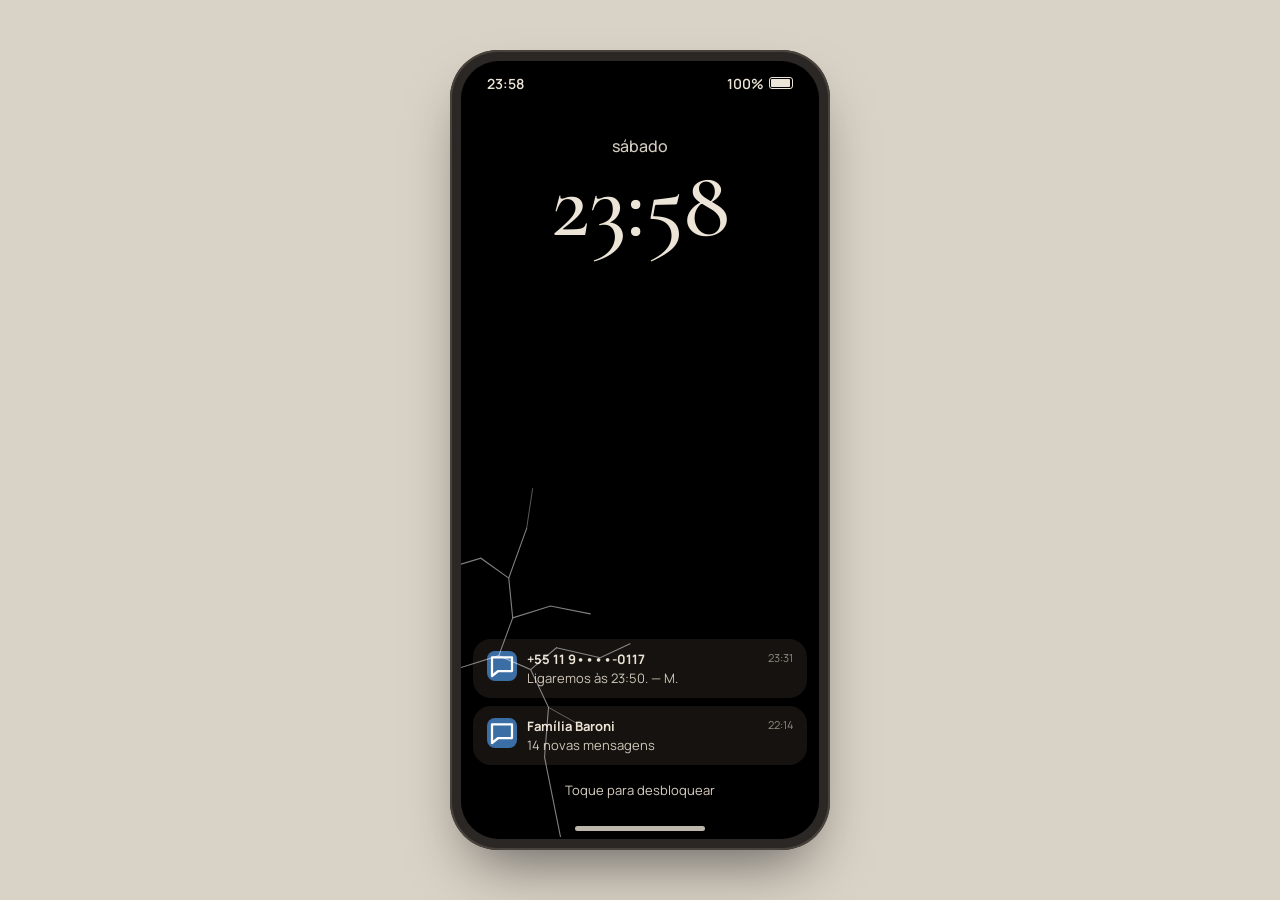
==== celular.html @ 0164b5d3 "Add files via upload" ====
<!DOCTYPE html>
<html lang="pt-BR">
<head>
<meta charset="utf-8">
<meta name="viewport" content="width=device-width, initial-scale=1, viewport-fit=cover">
<title>Celular de Igor Baroni</title>
<link rel="preconnect" href="https://fonts.googleapis.com">
<link rel="preconnect" href="https://fonts.gstatic.com" crossorigin>
<link href="https://fonts.googleapis.com/css2?family=Manrope:wght@400;500;600;700&family=Cormorant+Garamond:ital,wght@0,500;0,600;1,500&display=swap" rel="stylesheet">
<style>
:root{
  --page:#d9d2c6; --page-ink:#3a332c; --page-soft:#6d645a;
  --screen:#000; --panel:#1b1714; --panel-2:#26211c; --line:#35302a;
  --bone:#ece4d6; --ash:#968c80; --brass:#c9a45c; --blood:#c0392b; --bubble-me:#3b5b7a;
  --ui:"Manrope", system-ui, -apple-system, "Segoe UI", sans-serif;
  --serif:"Cormorant Garamond", Georgia, "Times New Roman", serif;
  box-sizing:border-box;
  padding-top:env(safe-area-inset-top,0px); padding-bottom:env(safe-area-inset-bottom,0px);
}
@media (prefers-color-scheme: dark){ :root:not([data-theme="light"]){ --page:#1e1a17; --page-ink:#d8cfc2; --page-soft:#8f857a; } }
:root[data-theme="dark"]{ --page:#1e1a17; --page-ink:#d8cfc2; --page-soft:#8f857a; }
*,*::before,*::after{box-sizing:inherit}
html{scroll-padding-top:env(safe-area-inset-top,0px)}
html,body{height:100%;margin:0}
body{background:var(--page);color:var(--page-ink);font-family:var(--ui);display:flex;flex-direction:column;align-items:center;justify-content:center;gap:14px;overflow:hidden}
button{font:inherit;color:inherit;background:none;border:0;cursor:pointer;padding:0}
button:focus-visible{outline:2px solid var(--brass);outline-offset:2px;border-radius:6px}

.phone{width:min(380px,100vw);height:min(800px,calc(100% - 70px));border-radius:48px;padding:11px;background:#2b2724;box-shadow:0 0 0 2px #4a433d inset,0 30px 60px -20px rgba(0,0,0,.55);flex-shrink:0}
.screen{position:relative;width:100%;height:100%;border-radius:38px;overflow:hidden;overflow:clip;background:var(--screen);color:var(--bone)}
@media (max-width:480px){ body{gap:0} .phone{width:100%;height:100%;border-radius:0;padding:0;box-shadow:none} .screen{border-radius:0} .phone{height:calc(100% - 40px)} .tools{height:40px} }

.status{position:absolute;top:0;left:0;right:0;height:44px;display:flex;align-items:center;justify-content:space-between;padding:0 26px;font-size:14px;font-weight:600;z-index:20;pointer-events:none}
.status .batt{display:flex;align-items:center;gap:5px;color:var(--bone)}
.batt-icon{width:24px;height:12px;border:1.5px solid currentColor;border-radius:3px;position:relative}
.batt-icon i{position:absolute;left:1px;top:1px;bottom:1px;border-radius:1px;background:currentColor}
.crack{position:absolute;inset:0;pointer-events:none;z-index:30;opacity:.5}
.homebar{position:absolute;bottom:8px;left:50%;transform:translateX(-50%);width:130px;height:5px;border-radius:3px;background:rgba(236,228,214,.8);z-index:25}
.homebar-hit{position:absolute;bottom:0;left:50%;transform:translateX(-50%);width:200px;height:26px;z-index:26}

.view{position:absolute;inset:0;display:flex;flex-direction:column}
.fade{animation:fade .22s ease-out}
@keyframes fade{from{opacity:0;transform:scale(.985)}to{opacity:1;transform:none}}
@media (prefers-reduced-motion:reduce){.fade{animation:none}.shake{animation:none!important}}

/* lock */
.wall{position:absolute;inset:0;background-size:cover;background-position:center}
.wall.default{background:radial-gradient(120% 80% at 50% 30%,#7a5f3f 0%,#4a3826 45%,#1c140d 100%)}
.wall .blur{position:absolute;inset:-30px;background-size:cover;background-position:center;filter:blur(22px) brightness(.55) saturate(1.1)}
.wall .fg{position:absolute;left:0;top:23%;width:100%;height:auto;-webkit-mask-image:linear-gradient(180deg,transparent 0,#000 12%,#000 82%,transparent 100%);mask-image:linear-gradient(180deg,transparent 0,#000 12%,#000 82%,transparent 100%)}
.wall svg{position:absolute;left:50%;top:52%;transform:translate(-50%,-50%);width:62%;opacity:.55;mix-blend-mode:multiply}
.wall::after{content:"";position:absolute;inset:0;background:linear-gradient(180deg,rgba(0,0,0,.25),rgba(0,0,0,0) 40%,rgba(0,0,0,.55));}
.lock-top{position:relative;z-index:2;text-align:center;padding-top:74px}
.lock-date{font-size:16px;font-weight:500;opacity:.9}
.lock-time{font-family:var(--serif);font-size:96px;line-height:1;font-weight:500;letter-spacing:-.01em}
.notifs{position:relative;z-index:2;margin-top:auto;padding:0 12px 12px;display:flex;flex-direction:column;gap:8px}
.notif{background:rgba(30,26,22,.72);backdrop-filter:blur(14px);-webkit-backdrop-filter:blur(14px);border-radius:18px;padding:11px 14px;display:flex;gap:10px;align-items:flex-start;text-align:left}
.notif .ic{width:30px;height:30px;border-radius:8px;flex-shrink:0;display:grid;place-items:center}
.notif b{font-size:13px;display:block}
.notif span{font-size:13px;color:#cfc6b8;display:block;margin-top:1px}
.notif small{margin-left:auto;font-size:11px;color:var(--ash);white-space:nowrap}
.unlock-hint{position:relative;z-index:2;text-align:center;font-size:13px;color:#d8cfc2;padding:4px 0 40px}

/* pin */
.pin{background:rgba(10,8,7,.82);backdrop-filter:blur(20px);-webkit-backdrop-filter:blur(20px);align-items:center;padding-top:96px}
.pin h2{font-size:17px;font-weight:600;margin:0 0 18px}
.dots{display:flex;gap:18px;margin-bottom:12px}
.dots i{width:13px;height:13px;border-radius:50%;border:1.5px solid var(--bone)}
.dots i.on{background:var(--bone)}
.shake{animation:shake .4s}
@keyframes shake{20%,60%{transform:translateX(-10px)}40%,80%{transform:translateX(10px)}}
.pin-msg{height:40px;font-size:13px;color:var(--ash);text-align:center;padding:0 30px}
.keys{display:grid;grid-template-columns:repeat(3,76px);gap:14px 22px;margin-top:6px}
.key{width:76px;height:76px;border-radius:50%;background:rgba(236,228,214,.14);font-size:30px;font-weight:500;display:flex;flex-direction:column;align-items:center;justify-content:center}
.key small{font-size:9px;letter-spacing:.14em;font-weight:600;opacity:.8;margin-top:-2px}
.key:active{background:rgba(236,228,214,.35)}
.pin-cancel{margin-top:22px;font-size:15px}

/* home */
.home{background:radial-gradient(140% 90% at 20% 0%,#3a2c20 0%,#15110e 60%,#000 100%)}
.grid{display:grid;grid-template-columns:repeat(3,1fr);gap:24px 10px;padding:78px 22px 0}
.app{display:flex;flex-direction:column;align-items:center;gap:6px;font-size:12px;font-weight:500;position:relative}
.app .icon{width:62px;height:62px;border-radius:16px;display:grid;place-items:center;box-shadow:0 6px 14px -8px rgba(0,0,0,.8)}
.app .icon svg{width:30px;height:30px}
.badge{position:absolute;top:-6px;right:calc(50% - 40px);min-width:22px;height:22px;border-radius:11px;background:var(--blood);font-size:12px;font-weight:700;display:grid;place-items:center;padding:0 6px}

/* app shell */
.appv{background:#000}
.bar{padding:48px 12px 10px;display:flex;align-items:center;gap:6px;border-bottom:1px solid var(--line);background:#0c0a09}
.bar .back{display:flex;align-items:center;gap:2px;color:var(--brass);font-size:16px;padding:4px}
.bar h1{font-size:17px;font-weight:700;margin:0;flex:1;text-align:center;padding-right:60px;white-space:nowrap;overflow:hidden;text-overflow:ellipsis}
.bar h1 small{display:block;font-size:11px;font-weight:500;color:var(--ash)}
.body{flex:1;overflow-y:auto;overflow-x:hidden;padding-bottom:30px}
.list button{display:flex;width:100%;gap:12px;align-items:center;padding:12px 16px;border-bottom:1px solid var(--line);text-align:left}
.avatar{width:46px;height:46px;border-radius:50%;flex-shrink:0;display:grid;place-items:center;font-weight:700;font-size:17px}
.row-main{flex:1;min-width:0}
.row-main b{display:flex;justify-content:space-between;gap:8px;font-size:15px}
.row-main b small{font-weight:500;color:var(--ash);font-size:12px;white-space:nowrap}
.row-main span{display:block;color:var(--ash);font-size:14px;white-space:nowrap;overflow:hidden;text-overflow:ellipsis;margin-top:2px}
.dot-unread{width:10px;height:10px;border-radius:50%;background:var(--brass);flex-shrink:0}
.miss{color:#ff6b5e!important}

/* chat */
.chat{padding:14px 12px;display:flex;flex-direction:column;gap:6px}
.stamp{text-align:center;font-size:11px;color:var(--ash);margin:10px 0 4px}
.msg{max-width:78%;padding:8px 12px;border-radius:18px;font-size:15px;line-height:1.35;background:var(--panel-2);align-self:flex-start;overflow-wrap:anywhere}
.msg .who{display:block;font-size:11px;font-weight:700;color:var(--brass);margin-bottom:2px}
.msg.me{align-self:flex-end;background:var(--bubble-me)}
.msg-meta{align-self:flex-end;font-size:11px;color:#ff6b5e;margin:-2px 4px 4px}
.draft{border-top:1px solid var(--line);padding:10px 12px 26px;background:#0c0a09}
.draft label{font-size:11px;color:var(--ash);display:block;margin:0 0 5px 6px}
.draft div{background:var(--panel-2);border-radius:18px;padding:9px 14px;font-size:15px;line-height:1.35;color:#d6cdbf}
.draft div::after{content:"";display:inline-block;width:2px;height:17px;background:var(--brass);vertical-align:-3px;margin-left:1px;animation:blink 1s steps(1) infinite}
@keyframes blink{50%{opacity:0}}

/* gallery */
.gal{display:grid;grid-template-columns:repeat(3,1fr);gap:2px}
.thumb{aspect-ratio:1;position:relative;overflow:hidden;background:#222}
.ph{position:absolute;inset:0;background-size:cover;background-position:center}
.ph.empty{display:flex;align-items:flex-end;padding:8px;font-size:10px;line-height:1.25;color:rgba(236,228,214,.8);font-style:italic;text-align:left}
.thumb .fav{position:absolute;top:5px;right:7px;font-size:13px;color:#fff;text-shadow:0 1px 3px #000}
.viewer{background:#000}
.viewer .imgbox{position:relative;height:56%;flex-shrink:0;background:#111}
.viewer .imgbox .ph.empty{align-items:center;justify-content:center;padding:28px;font-size:15px;text-align:center;line-height:1.45}
.info{padding:16px 18px;font-size:14px;line-height:1.5;color:#d6cdbf}
.info .cap{font-family:var(--serif);font-style:italic;font-size:22px;color:var(--bone);line-height:1.25;margin-bottom:8px}
.info .meta{font-size:12px;color:var(--ash);margin-bottom:10px}

/* notes */
.note{padding:18px 22px 40px;font-family:var(--serif);font-size:20px;line-height:1.55;color:#e7ddcc}
.note h2{font-size:28px;line-height:1.15;margin:0 0 4px;font-weight:600}
.note .meta{font-family:var(--ui);font-size:12px;color:var(--ash);margin-bottom:16px}
.note p{margin:0 0 14px}

/* recorder */
.rec{padding:14px 16px}
.rec-item{background:var(--panel);border-radius:16px;padding:14px;margin-bottom:12px}
.rec-item b{font-size:15px;display:block}
.rec-item small{color:var(--ash);font-size:12px}
.wave{display:flex;align-items:center;gap:2px;height:40px;margin:12px 0}
.wave i{flex:1;background:#4d453d;border-radius:2px}
.wave i.done{background:var(--brass)}
.play{display:flex;align-items:center;gap:10px;font-size:14px;font-weight:600;color:var(--brass)}
.play span{width:38px;height:38px;border-radius:50%;background:var(--brass);color:#000;display:grid;place-items:center}
.transcript{margin-top:12px;font-family:var(--serif);font-size:19px;line-height:1.45;font-style:italic;color:var(--bone);min-height:10px}
.transcript .sfx{font-family:var(--ui);font-style:normal;font-size:12px;color:var(--ash);display:block;margin:4px 0}

/* browser */
.url{margin:0 12px;flex:1;background:var(--panel-2);border-radius:10px;padding:7px 12px;font-size:13px;color:var(--ash);text-align:center;white-space:nowrap;overflow:hidden;text-overflow:ellipsis}
.site{background:#f3eee6;color:#2b2520;min-height:100%;padding:18px 18px 40px;font-family:var(--serif)}
.site .brand{font-size:24px;font-weight:600;border-bottom:1px solid #b9ad9c;padding-bottom:8px;margin-bottom:14px}
.site .lot{font-family:var(--ui);font-size:12px;color:#7b6f60}
.site h2{font-size:26px;line-height:1.15;margin:4px 0 12px}
.site .img{height:170px;background:linear-gradient(160deg,#5a5048,#2d2622);border-radius:4px;display:grid;place-items:center;color:#d8cfc2;font-family:var(--ui);font-size:12px;font-style:italic;margin-bottom:14px}
.site dl{font-family:var(--ui);font-size:14px;display:grid;grid-template-columns:auto 1fr;gap:6px 12px;margin:0 0 14px}
.site dt{color:#7b6f60}
.site dd{margin:0;font-weight:600}
.site .warn{font-family:var(--ui);font-size:13px;background:#efe0c8;border-left:3px solid #a3762c;padding:10px 12px}
.site .price{font-size:32px;font-weight:600;margin:6px 0 12px}

/* tools (mestre) */
.tools{display:flex;gap:8px;align-items:center;font-size:13px;color:var(--page-soft)}
.tools button{border:1px solid currentColor;border-radius:999px;padding:6px 12px;font-size:12px;font-weight:600}
.tools button[aria-pressed="true"]{background:var(--page-ink);color:var(--page);border-color:var(--page-ink)}
.gm{display:none}
.gm-on .gm{display:block}
.gm-box{margin:12px 16px;padding:12px;border:1px dashed var(--brass);border-radius:12px;font-size:13px;line-height:1.45;color:#d6cdbf}
.gm-box b{color:var(--brass)}
.gm-box button{margin-top:8px;margin-right:6px;border:1px solid var(--brass);color:var(--brass);border-radius:999px;padding:5px 12px;font-size:12px;font-weight:600}
.gm-box code{display:block;margin-top:6px;font-size:12px;white-space:pre-wrap;color:#bfb5a6;background:#14110f;padding:8px;border-radius:8px}
.tools{display:none!important}
@media (max-width:480px){.phone{height:100%!important}}
</style>
</head>
<body>
<div class="phone"><div class="screen" id="screen">
  <div class="status"><span id="clock"></span><span class="batt" id="batt"><span id="battTxt"></span> <span class="batt-icon"><i id="battFill"></i></span></span></div>
  <div id="view"></div>
  <svg class="crack" viewBox="0 0 360 780" preserveAspectRatio="none" aria-hidden="true">
    <g fill="none" stroke="#fff" stroke-width="1.1" stroke-linecap="round">
      <path d="M0 610 L38 598 L70 612 L96 590"/><path d="M38 598 L52 560 L48 520 L66 470"/>
      <path d="M52 560 L90 548 L130 556"/><path d="M70 612 L88 650 L84 700 L100 780"/>
      <path d="M48 520 L20 500 L0 506"/><path d="M96 590 L140 600 L170 586"/>
      <path d="M66 470 L72 430" stroke-width=".7"/><path d="M88 650 L120 668" stroke-width=".7"/>
    </g>
  </svg>
  <div class="homebar" aria-hidden="true"></div>
  <button class="homebar-hit" data-a="home" aria-label="Ir para a tela inicial"></button>
</div></div>
<div class="tools" hidden><button id="gmBtn" aria-pressed="false">Modo mestre</button><button id="lockBtn">Bloquear</button></div>
<input type="file" id="file" accept="image/*" hidden>

<script src="conteudo.js"></script>
<script>


const $v = document.getElementById('view');
const screen = document.getElementById('screen');
let state = {v:'lock'}, entered = "", fails = 0, recTimer = null;
const esc = s => String(s).replace(/[&<>"]/g, c => ({'&':'&amp;','<':'&lt;','>':'&gt;','"':'&quot;'}[c]));
const store = {
  get(k){ try{ return localStorage.getItem('igor-img-'+k); }catch(e){ return null; } },
  set(k,v){ try{ localStorage.setItem('igor-img-'+k,v); return true; }catch(e){ alert('Não foi possível guardar essa imagem neste navegador (sem espaço). Tente uma imagem menor.'); return false; } },
  clear(){ try{ Object.keys(localStorage).filter(k=>k.startsWith('igor-img-')).forEach(k=>localStorage.removeItem(k)); }catch(e){} }
};
const imgFor = p => store.get(p.id) || p.img || null;

const ICONS = {
 back:'<svg width="12" height="20" viewBox="0 0 12 20"><path d="M10 2 2 10l8 8" fill="none" stroke="currentColor" stroke-width="2.4" stroke-linecap="round" stroke-linejoin="round"/></svg>',
 gal:'<svg viewBox="0 0 24 24" fill="none" stroke="#fff" stroke-width="1.8"><rect x="3" y="4" width="18" height="16" rx="3"/><circle cx="9" cy="10" r="2"/><path d="m4 18 5-5 4 4 3-3 4 4"/></svg>',
 msg:'<svg viewBox="0 0 24 24" fill="none" stroke="#fff" stroke-width="1.8"><path d="M4 5h16v11H9l-5 4z" stroke-linejoin="round"/></svg>',
 note:'<svg viewBox="0 0 24 24" fill="none" stroke="#2b2520" stroke-width="1.8"><path d="M6 3h9l4 4v14H6z" stroke-linejoin="round"/><path d="M9 11h7M9 15h7"/></svg>',
 rec:'<svg viewBox="0 0 24 24" fill="none" stroke="#fff" stroke-width="1.8"><rect x="9" y="3" width="6" height="11" rx="3"/><path d="M5 11a7 7 0 0 0 14 0M12 18v3"/></svg>',
 tel:'<svg viewBox="0 0 24 24" fill="none" stroke="#fff" stroke-width="1.8"><path d="M5 4h4l2 5-2.5 1.5a11 11 0 0 0 5 5L15 13l5 2v4a2 2 0 0 1-2 2A16 16 0 0 1 3 6a2 2 0 0 1 2-2z" stroke-linejoin="round"/></svg>',
 web:'<svg viewBox="0 0 24 24" fill="none" stroke="#fff" stroke-width="1.8"><circle cx="12" cy="12" r="9"/><path d="M3 12h18M12 3c3 3.5 3 14.5 0 18M12 3c-3 3.5-3 14.5 0 18"/></svg>',
};
const SWORD = '<svg viewBox="0 0 100 300" aria-hidden="true"><g fill="#1a120b"><polygon points="50,6 58,30 58,205 50,218 42,205 42,30"/><rect x="14" y="205" width="72" height="11" rx="5"/><rect x="45" y="216" width="10" height="52" rx="3"/><circle cx="50" cy="278" r="11"/></g></svg>';

function bar(title, sub, back, extra=''){
  return `<div class="bar"><button class="back" data-a="${back}">${ICONS.back} Voltar</button>${extra || `<h1>${esc(title)}${sub?`<small>${esc(sub)}</small>`:''}</h1>`}</div>`;
}
function phStyle(p){ const im = imgFor(p); return im ? `style="background-image:url('${im}')"` : `style="background:linear-gradient(160deg,${p.tone})"`; }
function gmPhoto(p){ return `<div class="gm gm-box"><b>Modo mestre</b><br>Prompt para gerar esta foto:<code>${esc(p.prompt)}</code><button data-a="upload" data-id="${p.id}">Trocar imagem</button>${store.get(p.id)?`<button data-a="rmimg" data-id="${p.id}">Remover</button>`:''}</div>`; }

const R = {
 lock(){
  const w = store.get('wall') || WALL;
  return `<div class="view fade">
   <div class="wall ${w?'':'default'}">${w?`<div class="blur" style="background-image:url('${w}')"></div><img class="fg" src="${w}" alt="">`:SWORD}</div>
   <div class="lock-top"><div class="lock-date">${esc(DIA)}</div><div class="lock-time">${esc(HORA)}</div></div>
   <div class="notifs">${NOTIFICACOES.map(n=>`<button class="notif" data-a="pin"><span class="ic" style="background:${n.icone==='tel'?'#2f7d4a':'#3a6ea5'}">${ICONS[n.icone]}</span><div><b>${esc(n.titulo)}</b><span>${esc(n.texto)}</span></div><small>${esc(n.hora)}</small></button>`).join('')}</div>
   <button class="unlock-hint" data-a="pin">Toque para desbloquear</button>
   <div class="gm gm-box" style="position:relative;z-index:3;margin-top:0"><b>Senha:</b> ${PIN}<br>O papel de parede é a foto do Igor com o vô. <button data-a="upload" data-id="wall">Trocar papel de parede</button></div>
  </div>`;
 },
 pin(){
  return `<div class="view pin fade"><h2>Digite a senha</h2>
   <div class="dots" id="dots">${[0,1,2,3].map(i=>`<i class="${i<entered.length?'on':''}"></i>`).join('')}</div>
   <div class="pin-msg" id="pinmsg">${fails>=2?PIN_HINT:(fails?'Senha incorreta':'')}</div>
   <div class="keys">${[['1',''],['2','ABC'],['3','DEF'],['4','GHI'],['5','JKL'],['6','MNO'],['7','PQRS'],['8','TUV'],['9','WXYZ'],['',''],['0',''],['','']].map(([n,l])=>n?`<button class="key" data-a="key" data-k="${n}" aria-label="${n}">${n}${l?`<small>${l}</small>`:''}</button>`:'<span></span>').join('')}</div>
   <button class="pin-cancel" data-a="lock">Cancelar</button></div>`;
 },
 home(){
  const apps=[['gallery','Galeria','gal','linear-gradient(145deg,#b0842f,#6d4a17)'],['msgs','Mensagens','msg','linear-gradient(145deg,#3a6ea5,#1f3f66)'],['notes','Notas','note','linear-gradient(145deg,#e9d9a6,#c4ad6c)'],['recs','Gravador','rec','linear-gradient(145deg,#8a2a24,#4a1411)'],['calls','Telefone','tel','linear-gradient(145deg,#2f7d4a,#1a4a2a)'],['web','Navegador','web','linear-gradient(145deg,#56606a,#2b3036)']].map(x=>[...x,BADGES[x[0]]||0]);
  return `<div class="view home fade"><div class="grid">${apps.map(([id,n,ic,bg,b])=>`<button class="app" data-a="${id}"><span class="icon" style="background:${bg}">${ICONS[ic]}</span>${n}${b?`<span class="badge">${b}</span>`:''}</button>`).join('')}</div></div>`;
 },
 gallery(){
  return `<div class="view appv fade">${bar('Galeria', PHOTOS.length+' fotos','home')}<div class="body"><div class="gal">${PHOTOS.map((p,i)=>`<button class="thumb" data-a="photo" data-i="${i}" aria-label="${esc(p.title)}"><span class="ph ${imgFor(p)?'':'empty'}" ${phStyle(p)}>${imgFor(p)?'':esc(p.title)}</span>${p.fav?'<span class="fav">♥</span>':''}</button>`).join('')}</div></div></div>`;
 },
 photo(){
  const p=PHOTOS[state.i];
  return `<div class="view viewer fade">${bar(p.date,'','gallery')}<div class="imgbox"><span class="ph ${imgFor(p)?'':'empty'}" ${phStyle(p)}>${imgFor(p)?'':esc(p.desc)}</span></div>
   <div class="body"><div class="info">${p.cap?`<div class="cap">“${esc(p.cap)}”</div>`:''}<div class="meta">${esc(p.title)}${p.fav?' · ♥ Favorita':''}</div>${imgFor(p)?esc(p.desc):''}</div>${gmPhoto(p)}</div></div>`;
 },
 msgs(){
  return `<div class="view appv fade">${bar('Mensagens','','home')}<div class="body list">${THREADS.map((t,i)=>{const last=[...t.msgs].reverse().find(m=>m.t);return `<button data-a="thread" data-i="${i}">${t.unread?'<span class="dot-unread"></span>':'<span style="width:10px"></span>'}<span class="avatar" style="background:${t.color}">${esc(t.initial)}</span><span class="row-main"><b>${esc(t.name)}${t.muted?' 🔕':''}<small>${t.time}</small></b><span>${t.draft?'<em style="color:#ff6b5e;font-style:normal">Rascunho:</em> '+esc(t.draft):esc(last.t)}</span></span></button>`;}).join('')}</div></div>`;
 },
 thread(){
  const t=THREADS[state.i]; const group=t.id==='familia';
  const body=t.msgs.map(m=>{ if(m.stamp) return `<div class="stamp">${esc(m.stamp)}</div>`;
    const me=m.f==='me'; const who=group&&!me?`<span class="who">${esc(m.f)}</span>`:'';
    return `<div class="msg ${me?'me':''}">${who}${esc(m.t)}</div>${m.nd?'<div class="msg-meta">Não entregue</div>':''}`;}).join('');
  return `<div class="view appv fade">${bar(t.name,t.sub,'msgs')}<div class="body"><div class="chat">${body}</div></div>${t.draft?`<div class="draft"><label>Mensagem não enviada</label><div>${esc(t.draft)}</div></div>`:''}</div>`;
 },
 notes(){
  return `<div class="view appv fade">${bar('Notas','','home')}<div class="body list">${NOTES.map((n,i)=>`<button data-a="note" data-i="${i}"><span class="row-main"><b>${esc(n.title)}</b><span>${esc(n.date)} · ${esc(n.body[0])}</span></span></button>`).join('')}</div></div>`;
 },
 note(){
  const n=NOTES[state.i];
  return `<div class="view appv fade">${bar('','','notes')}<div class="body"><article class="note"><h2>${esc(n.title)}</h2><div class="meta">${esc(n.date)}</div>${n.body.map(p=>`<p>${esc(p)}</p>`).join('')}</article></div></div>`;
 },
 recs(){
  const bars = seed => Array.from({length:44},(_,k)=>{const h=18+Math.abs(Math.sin(k*1.7+seed)*60+Math.sin(k*.6+seed*3)*22);return `<i style="height:${Math.min(100,h)}%"></i>`;}).join('');
  return `<div class="view appv fade">${bar('Gravador','','home')}<div class="body rec">${RECS.map((r,i)=>`<div class="rec-item"><b>${esc(r.name)}.m4a</b><small>${esc(r.date)} · 0:${String(r.dur).padStart(2,'0')}</small><div class="wave" id="w${i}">${bars(i+1)}</div><button class="play" data-a="play" data-i="${i}"><span>▶</span>Reproduzir</button><div class="transcript" id="t${i}" aria-live="polite"></div></div>`).join('')}
   <div class="gm gm-box"><b>Modo mestre</b><br>Não tem áudio real: a transcrição aparece no tempo da gravação. Se quiser, grave a voz do vô e toque na mesa junto.</div></div></div>`;
 },
 calls(){
  return `<div class="view appv fade">${bar('Recentes','','home')}<div class="body list">${CALLS.map(c=>`<button disabled style="cursor:default"><span class="avatar" style="background:#2a2520">${ICONS.tel}</span><span class="row-main"><b class="${c.miss?'miss':''}">${esc(c.n)}<small>${esc(c.t)}</small></b><span>${esc(c.k)}</span></span></button>`).join('')}</div></div>`;
 },
 web(){
  return `<div class="view appv fade">${bar('','','home',`<div class="url">morettileiloes.com.br/lote/117</div>`)}<div class="body"><div class="site">
   <div class="brand">Moretti Leilões &amp; Antiguidades</div>
   <div class="lot">Lote 117 · Acervo de família</div>
   <h2>Armadura europeia de placas com espada cerimonial</h2>
   <div class="img">foto do conjunto sobre um suporte de madeira</div>
   <dl><dt>Procedência</dt><dd>Família Baroni</dd><dt>Estado</dt><dd>Incompleto: falta a braçadeira esquerda</dd><dt>Espada</dt><dd>“Escalibur”, gravação no punho</dd><dt>Encerra em</dt><dd>2 dias</dd></dl>
   <div class="lot">Lance inicial</div><div class="price">R$ 480.000</div>
   <div class="warn">Nota do leiloeiro: o arrematante já manifestou interesse e aguarda a peça faltante. Tratar diretamente com o Sr. Moretti.</div>
  </div></div></div>`;
 },
};

function go(v, extra={}){ stopRec(); state={v,...extra}; $v.innerHTML=R[v](); screen.scrollTop=0; }
function stopRec(){ if(recTimer){ clearInterval(recTimer); recTimer=null; } }
function play(i){
  stopRec(); const r=RECS[i]; const w=document.getElementById('w'+i), t=document.getElementById('t'+i);
  const bars=[...w.children]; t.innerHTML=''; let s=0, shown=0;
  document.querySelectorAll('.play').forEach(b=>b.firstElementChild.textContent='▶');
  const btn=document.querySelector(`.play[data-i="${i}"]`); btn.firstElementChild.textContent='■';
  const tick=()=>{
    while(shown<r.lines.length && r.lines[shown][0]<=s){ const L=r.lines[shown][1]; t.insertAdjacentHTML('beforeend', L.startsWith('[')?`<span class="sfx">${esc(L)}</span>`:`${esc(L)} `); shown++; }
    const pct=s/r.dur; bars.forEach((b,k)=>b.classList.toggle('done',k/bars.length<pct));
    if(s>=r.dur){ stopRec(); btn.firstElementChild.textContent='▶'; } s++;
  };
  tick(); recTimer=setInterval(tick,1000);
}
function pressKey(k){
  if(entered.length>=4) return; entered+=k;
  document.querySelectorAll('#dots i').forEach((d,i)=>d.classList.toggle('on',i<entered.length));
  if(entered.length===4){
    setTimeout(()=>{
      if(entered===PIN){ entered=''; fails=0; go('home'); }
      else { fails++; entered=''; const d=document.getElementById('dots'); d.classList.add('shake');
        setTimeout(()=>{ d.classList.remove('shake'); d.querySelectorAll('i').forEach(x=>x.classList.remove('on')); document.getElementById('pinmsg').textContent= fails>=2?PIN_HINT:'Senha incorreta'; },400); }
    },180);
  }
}

let uploadId=null;
const fileIn=document.getElementById('file');
fileIn.addEventListener('change',()=>{
  const f=fileIn.files[0]; if(!f||!uploadId) return;
  const rd=new FileReader(); rd.onload=()=>{ const im=new Image(); im.onload=()=>{
    const max=900, sc=Math.min(1,max/Math.max(im.width,im.height)); const c=document.createElement('canvas');
    c.width=Math.round(im.width*sc); c.height=Math.round(im.height*sc); c.getContext('2d').drawImage(im,0,0,c.width,c.height);
    if(store.set(uploadId,c.toDataURL('image/jpeg',.8))) go(state.v,state); fileIn.value='';
  }; im.src=rd.result; }; rd.readAsDataURL(f);
});

screen.addEventListener('click',e=>{
  const b=e.target.closest('[data-a]'); if(!b) return; const a=b.dataset.a, i=+b.dataset.i;
  if(a==='home'){ if(state.v==='lock'||state.v==='pin'){ go('pin'); } else go('home'); return; }
  if(a==='key') return pressKey(b.dataset.k);
  if(a==='pin'){ entered=''; return go('pin'); }
  if(a==='photo') return go('photo',{i});
  if(a==='thread'){ THREADS[i].unread=false; return go('thread',{i}); }
  if(a==='note') return go('note',{i});
  if(a==='play'){ if(recTimer && b.firstElementChild.textContent==='■'){ stopRec(); b.firstElementChild.textContent='▶'; return; } return play(i); }
  if(a==='upload'){ uploadId=b.dataset.id; return fileIn.click(); }
  if(a==='rmimg'){ try{localStorage.removeItem('igor-img-'+b.dataset.id);}catch(e){} return go(state.v,state); }
  if(R[a]) go(a);
});
document.addEventListener('keydown',e=>{ if(state.v==='pin' && /^[0-9]$/.test(e.key)) pressKey(e.key); });

const gmBtn=document.getElementById('gmBtn');
gmBtn.addEventListener('click',()=>{ const on=!document.body.classList.contains('gm-on'); document.body.classList.toggle('gm-on',on); gmBtn.setAttribute('aria-pressed',on); });
document.getElementById('lockBtn').addEventListener('click',()=>{ entered=''; fails=0; go('lock'); });
document.getElementById('clock').textContent=HORA;
const bat=Math.max(0,Math.min(100,+BATERIA||0));
document.getElementById('battTxt').textContent=bat+'%';
document.getElementById('battFill').style.width=Math.max(2,bat*0.19)+'px';
document.getElementById('batt').style.color= bat<=20 ? '#ff6b5e' : 'var(--bone)';
go('lock');
</script>
</body>
</html>
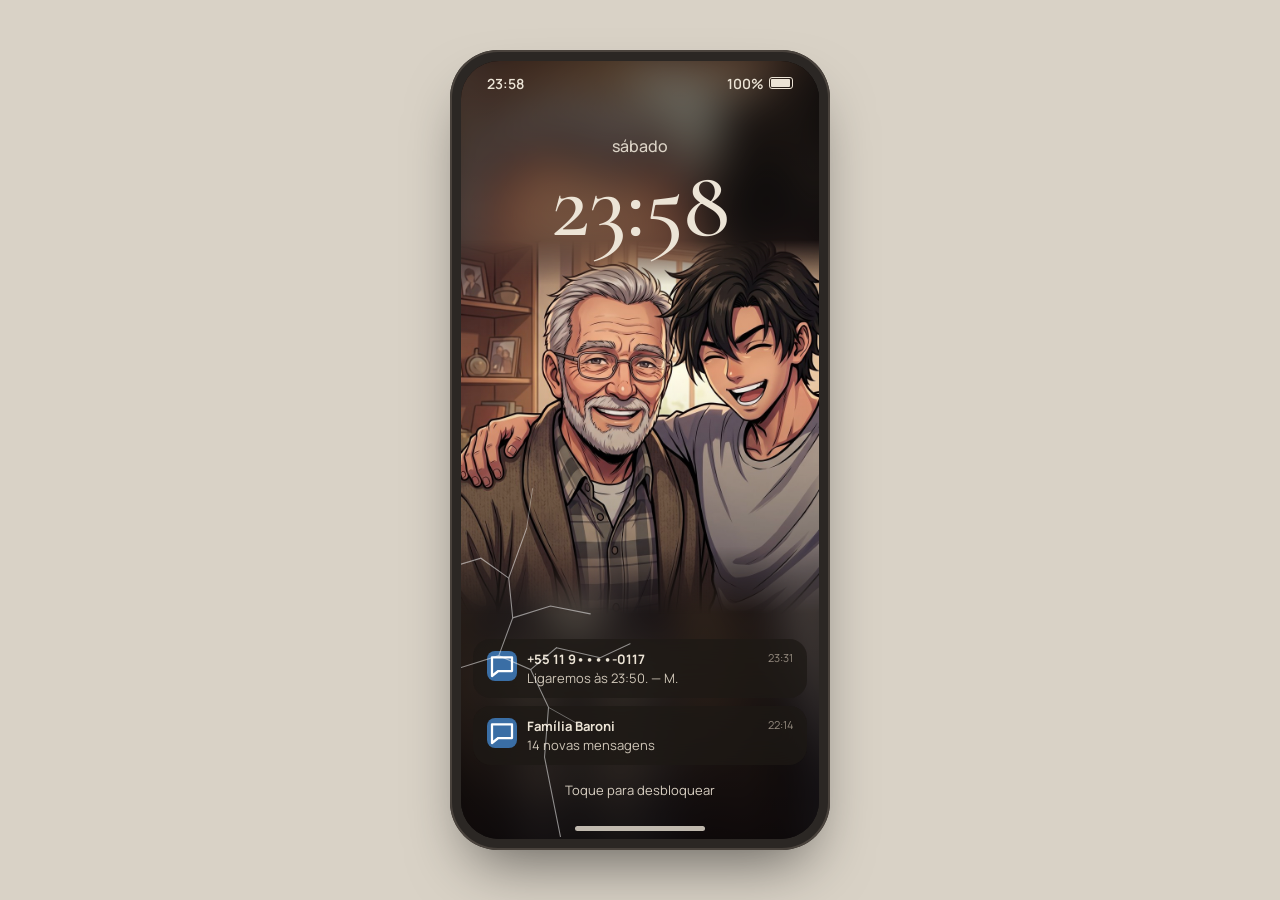
==== commit 8b881ee3: "Update celular.html" ====
--- a/celular.html
+++ b/celular.html
@@ -120,7 +120,11 @@
 .ph.empty{display:flex;align-items:flex-end;padding:8px;font-size:10px;line-height:1.25;color:rgba(236,228,214,.8);font-style:italic;text-align:left}
 .thumb .fav{position:absolute;top:5px;right:7px;font-size:13px;color:#fff;text-shadow:0 1px 3px #000}
 .viewer{background:#000}
+.vthumb{width:100%;height:100%;object-fit:cover;display:block;pointer-events:none}
+.vbadge{position:absolute;left:6px;bottom:5px;font-size:11px;font-weight:700;color:#fff;background:rgba(0,0,0,.55);padding:2px 6px;border-radius:6px}
+.vplayer{position:absolute;inset:0;width:100%;height:100%;object-fit:contain;background:#000}
 .viewer .imgbox{position:relative;height:56%;flex-shrink:0;background:#111}
+.viewer .imgbox .ph:not(.empty){background-size:contain;background-repeat:no-repeat;background-color:#000}
 .viewer .imgbox .ph.empty{align-items:center;justify-content:center;padding:28px;font-size:15px;text-align:center;line-height:1.45}
 .info{padding:16px 18px;font-size:14px;line-height:1.5;color:#d6cdbf}
 .info .cap{font-family:var(--serif);font-style:italic;font-size:22px;color:var(--bone);line-height:1.25;margin-bottom:8px}
@@ -203,7 +207,9 @@
   set(k,v){ try{ localStorage.setItem('igor-img-'+k,v); return true; }catch(e){ alert('Não foi possível guardar essa imagem neste navegador (sem espaço). Tente uma imagem menor.'); return false; } },
   clear(){ try{ Object.keys(localStorage).filter(k=>k.startsWith('igor-img-')).forEach(k=>localStorage.removeItem(k)); }catch(e){} }
 };
+const GAL = (typeof FOTOS !== 'undefined') ? FOTOS : (typeof PHOTOS !== 'undefined' ? PHOTOS : []);
 const imgFor = p => store.get(p.id) || p.img || null;
+const isVid = p => !!p.video;
 
 const ICONS = {
  back:'<svg width="12" height="20" viewBox="0 0 12 20"><path d="M10 2 2 10l8 8" fill="none" stroke="currentColor" stroke-width="2.4" stroke-linecap="round" stroke-linejoin="round"/></svg>',
@@ -245,12 +251,24 @@
   return `<div class="view home fade"><div class="grid">${apps.map(([id,n,ic,bg,b])=>`<button class="app" data-a="${id}"><span class="icon" style="background:${bg}">${ICONS[ic]}</span>${n}${b?`<span class="badge">${b}</span>`:''}</button>`).join('')}</div></div>`;
  },
  gallery(){
-  return `<div class="view appv fade">${bar('Galeria', PHOTOS.length+' fotos','home')}<div class="body"><div class="gal">${PHOTOS.map((p,i)=>`<button class="thumb" data-a="photo" data-i="${i}" aria-label="${esc(p.title)}"><span class="ph ${imgFor(p)?'':'empty'}" ${phStyle(p)}>${imgFor(p)?'':esc(p.title)}</span>${p.fav?'<span class="fav">♥</span>':''}</button>`).join('')}</div></div></div>`;
+  const nv=GAL.filter(isVid).length, nf=GAL.length-nv;
+  const sub=[nf?nf+(nf>1?' fotos':' foto'):'', nv?nv+(nv>1?' vídeos':' vídeo'):''].filter(Boolean).join(', ');
+  const thumb=p=>{
+    if(isVid(p)) return imgFor(p)
+      ? `<span class="ph" ${phStyle(p)}></span>`
+      : `<video class="ph vthumb" src="${esc(p.video)}#t=0.1" muted playsinline preload="metadata"></video>`;
+    return `<span class="ph ${imgFor(p)?'':'empty'}" ${phStyle(p)}>${imgFor(p)?'':esc(p.title)}</span>`;
+  };
+  return `<div class="view appv fade">${bar('Galeria', sub,'home')}<div class="body"><div class="gal">${GAL.map((p,i)=>`<button class="thumb" data-a="photo" data-i="${i}" aria-label="${esc(p.title)}">${thumb(p)}${p.fav?'<span class="fav">♥</span>':''}${isVid(p)?`<span class="vbadge">▶${p.dur?' '+esc(p.dur):''}</span>`:''}</button>`).join('')}</div></div></div>`;
  },
  photo(){
-  const p=PHOTOS[state.i];
-  return `<div class="view viewer fade">${bar(p.date,'','gallery')}<div class="imgbox"><span class="ph ${imgFor(p)?'':'empty'}" ${phStyle(p)}>${imgFor(p)?'':esc(p.desc)}</span></div>
-   <div class="body"><div class="info">${p.cap?`<div class="cap">“${esc(p.cap)}”</div>`:''}<div class="meta">${esc(p.title)}${p.fav?' · ♥ Favorita':''}</div>${imgFor(p)?esc(p.desc):''}</div>${gmPhoto(p)}</div></div>`;
+  const p=GAL[state.i];
+  const media = isVid(p)
+    ? `<video class="vplayer" src="${esc(p.video)}" ${imgFor(p)?`poster="${esc(imgFor(p))}"`:''} controls playsinline preload="metadata"></video>`
+    : `<span class="ph ${imgFor(p)?'':'empty'}" ${phStyle(p)}>${imgFor(p)?'':esc(p.desc)}</span>`;
+  const showDesc = isVid(p) || imgFor(p);
+  return `<div class="view viewer fade">${bar(p.date,'','gallery')}<div class="imgbox">${media}</div>
+   <div class="body"><div class="info">${p.cap?`<div class="cap">“${esc(p.cap)}”</div>`:''}<div class="meta">${esc(p.title)}${isVid(p)?' · Vídeo':''}${p.fav?' · ♥ Favorita':''}</div>${showDesc?esc(p.desc||''):''}</div>${gmPhoto(p)}</div></div>`;
  },
  msgs(){
   return `<div class="view appv fade">${bar('Mensagens','','home')}<div class="body list">${THREADS.map((t,i)=>{const last=[...t.msgs].reverse().find(m=>m.t);return `<button data-a="thread" data-i="${i}">${t.unread?'<span class="dot-unread"></span>':'<span style="width:10px"></span>'}<span class="avatar" style="background:${t.color}">${esc(t.initial)}</span><span class="row-main"><b>${esc(t.name)}${t.muted?' 🔕':''}<small>${t.time}</small></b><span>${t.draft?'<em style="color:#ff6b5e;font-style:normal">Rascunho:</em> '+esc(t.draft):esc(last.t)}</span></span></button>`;}).join('')}</div></div>`;
@@ -290,9 +308,10 @@
  },
 };
 
-function go(v, extra={}){ stopRec(); state={v,...extra}; $v.innerHTML=R[v](); screen.scrollTop=0; }
+function go(v, extra={}){ stopRec(); state={v,...extra}; $v.innerHTML=R[v](); screen.scrollTop=0; emitir(); }
 function stopRec(){ if(recTimer){ clearInterval(recTimer); recTimer=null; } }
 function play(i){
+  emitir({rec:i});
   stopRec(); const r=RECS[i]; const w=document.getElementById('w'+i), t=document.getElementById('t'+i);
   const bars=[...w.children]; t.innerHTML=''; let s=0, shown=0;
   document.querySelectorAll('.play').forEach(b=>b.firstElementChild.textContent='▶');
@@ -305,13 +324,15 @@
   tick(); recTimer=setInterval(tick,1000);
 }
 function pressKey(k){
+  if(ESPELHO) return;
   if(entered.length>=4) return; entered+=k;
   document.querySelectorAll('#dots i').forEach((d,i)=>d.classList.toggle('on',i<entered.length));
+  emitir();
   if(entered.length===4){
     setTimeout(()=>{
       if(entered===PIN){ entered=''; fails=0; go('home'); }
       else { fails++; entered=''; const d=document.getElementById('dots'); d.classList.add('shake');
-        setTimeout(()=>{ d.classList.remove('shake'); d.querySelectorAll('i').forEach(x=>x.classList.remove('on')); document.getElementById('pinmsg').textContent= fails>=2?PIN_HINT:'Senha incorreta'; },400); }
+        setTimeout(()=>{ d.classList.remove('shake'); d.querySelectorAll('i').forEach(x=>x.classList.remove('on')); document.getElementById('pinmsg').textContent= fails>=2?PIN_HINT:'Senha incorreta'; emitir(); },400); }
     },180);
   }
 }
@@ -326,6 +347,49 @@
     if(store.set(uploadId,c.toDataURL('image/jpeg',.8))) go(state.v,state); fileIn.value='';
   }; im.src=rd.result; }; rd.readAsDataURL(f);
 });
+
+
+/* ============ ESPELHO (outros vendo em tempo real) ============
+   Dentro da extensão do Owlbear, quem interage manda o estado da tela;
+   quem assiste abre com ?espelho=1 e só reproduz. Fora do Owlbear, nada muda. */
+const ESPELHO = new URLSearchParams(location.search).get('espelho') === '1';
+const DENTRO = window.parent !== window;
+function emitir(extra={}){
+  if(!DENTRO || ESPELHO) return;
+  window.parent.postMessage({tipo:'rpg-estado', estado:{v:state.v, i:state.i ?? null, pin:entered.length, fails, ...extra}}, '*');
+}
+let _tScroll=0;
+screen.addEventListener('scroll', e=>{
+  if(ESPELHO || !e.target.classList || !e.target.classList.contains('body')) return;
+  const now=Date.now(); if(now-_tScroll<150) return; _tScroll=now;
+  const b=e.target, max=b.scrollHeight-b.clientHeight;
+  emitir({scroll: max>0 ? b.scrollTop/max : 0});
+}, true);
+['play','pause','seeked'].forEach(ev=>screen.addEventListener(ev, e=>{
+  if(ESPELHO || !e.target.classList || !e.target.classList.contains('vplayer')) return;
+  emitir({video:{t:e.target.currentTime, tocando:!e.target.paused}});
+}, true));
+function aplicar(s){
+  if(!s || !R[s.v]) return;
+  if(s.v!==state.v || (s.i ?? null)!==(state.i ?? null)) go(s.v, s.i!=null ? {i:s.i} : {});
+  if(s.v==='pin'){
+    entered='•'.repeat(s.pin||0); fails=s.fails||0;
+    document.querySelectorAll('#dots i').forEach((d,k)=>d.classList.toggle('on',k<entered.length));
+    const m=document.getElementById('pinmsg'); if(m) m.textContent = fails>=2?PIN_HINT:(fails?'Senha incorreta':'');
+  }
+  if(s.rec!=null && s.v==='recs') play(s.rec);
+  if(s.scroll!=null){ const b=$v.querySelector('.body'); if(b) b.scrollTop = s.scroll*(b.scrollHeight-b.clientHeight); }
+  if(s.video){ const vd=$v.querySelector('.vplayer'); if(vd){ vd.muted=true;
+    if(Math.abs(vd.currentTime-s.video.t)>0.7) vd.currentTime=s.video.t;
+    s.video.tocando ? vd.play().catch(()=>{}) : vd.pause(); } }
+}
+if(ESPELHO){
+  const bloq=document.createElement('div');
+  bloq.style.cssText='position:absolute;inset:0;z-index:45;cursor:not-allowed';
+  bloq.title='Você está só assistindo';
+  screen.appendChild(bloq);
+  window.addEventListener('message', e=>{ if(e.data && e.data.tipo==='rpg-aplicar') aplicar(e.data.estado); });
+}
 
 screen.addEventListener('click',e=>{
   const b=e.target.closest('[data-a]'); if(!b) return; const a=b.dataset.a, i=+b.dataset.i;
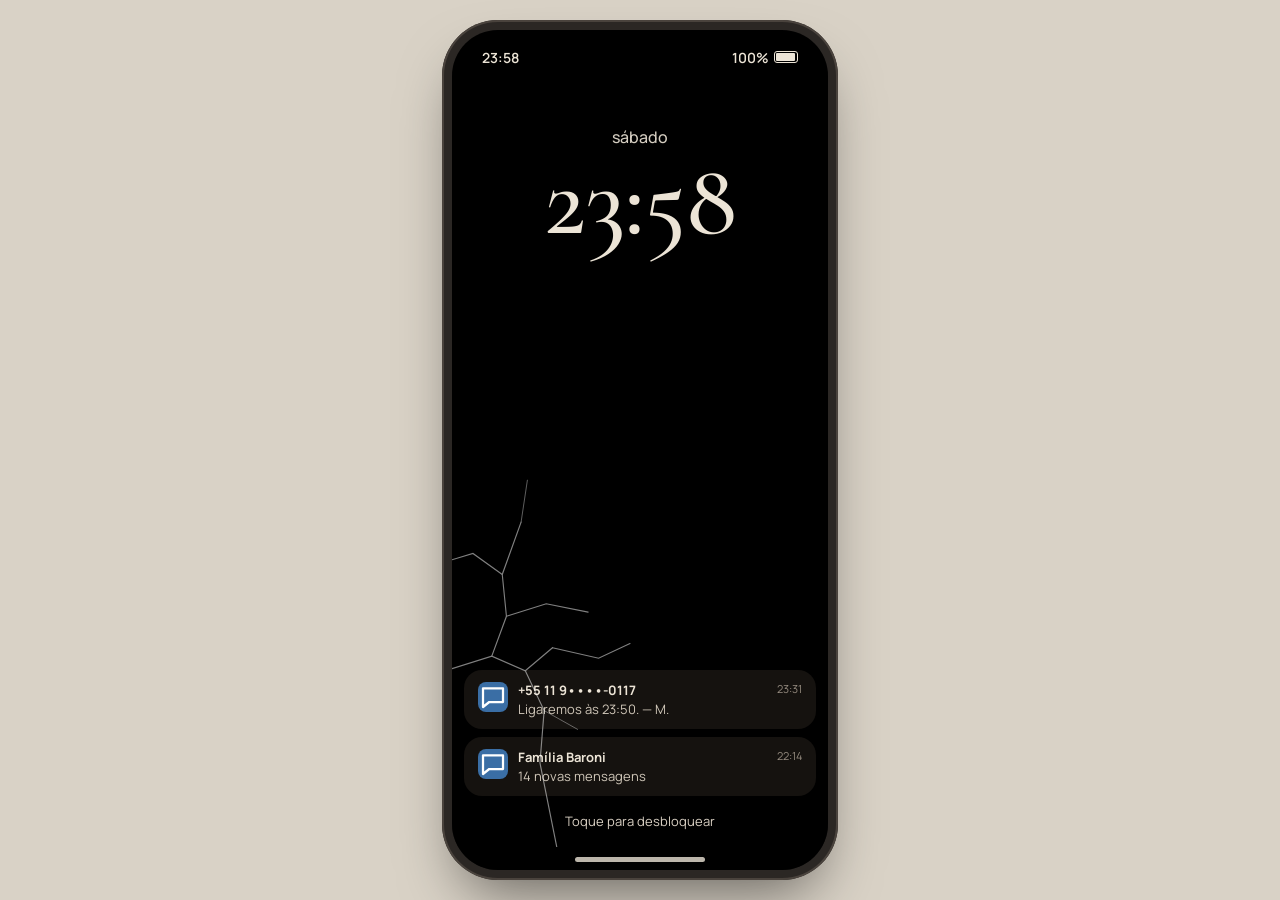
==== commit f9eebb67: "Add files via upload" ====
--- a/celular.html
+++ b/celular.html
@@ -26,11 +26,12 @@
 button{font:inherit;color:inherit;background:none;border:0;cursor:pointer;padding:0}
 button:focus-visible{outline:2px solid var(--brass);outline-offset:2px;border-radius:6px}
 
-.phone{width:min(380px,100vw);height:min(800px,calc(100% - 70px));border-radius:48px;padding:11px;background:#2b2724;box-shadow:0 0 0 2px #4a433d inset,0 30px 60px -20px rgba(0,0,0,.55);flex-shrink:0}
-.screen{position:relative;width:100%;height:100%;border-radius:38px;overflow:hidden;overflow:clip;background:var(--screen);color:var(--bone)}
-@media (max-width:480px){ body{gap:0} .phone{width:100%;height:100%;border-radius:0;padding:0;box-shadow:none} .screen{border-radius:0} .phone{height:calc(100% - 40px)} .tools{height:40px} }
-
-.status{position:absolute;top:0;left:0;right:0;height:44px;display:flex;align-items:center;justify-content:space-between;padding:0 26px;font-size:14px;font-weight:600;z-index:20;pointer-events:none}
+.phone{height:min(940px,calc(100% - 40px));aspect-ratio:9/19.5;width:auto;max-width:100vw;border-radius:56px;padding:10px;background:#2b2724;box-shadow:0 0 0 2px #4a433d inset,0 30px 60px -20px rgba(0,0,0,.55);flex-shrink:0}
+.screen{position:relative;width:100%;height:100%;border-radius:46px;overflow:hidden;overflow:clip;background:var(--screen);color:var(--bone)}
+@media (max-width:480px){ body{gap:0} .phone{width:100%;height:100%;aspect-ratio:auto;border-radius:0;padding:0;box-shadow:none} .screen{border-radius:0} .phone{height:calc(100% - 40px)} .tools{height:40px} }
+
+.island{position:absolute;top:11px;left:50%;transform:translateX(-50%);width:32%;max-width:122px;height:32px;border-radius:20px;background:#000;z-index:22;pointer-events:none}
+.status{position:absolute;top:0;left:0;right:0;height:54px;display:flex;align-items:center;justify-content:space-between;padding:0 30px;font-size:14px;font-weight:600;z-index:20;pointer-events:none}
 .status .batt{display:flex;align-items:center;gap:5px;color:var(--bone)}
 .batt-icon{width:24px;height:12px;border:1.5px solid currentColor;border-radius:3px;position:relative}
 .batt-icon i{position:absolute;left:1px;top:1px;bottom:1px;border-radius:1px;background:currentColor}
@@ -50,9 +51,9 @@
 .wall .fg{position:absolute;left:0;top:23%;width:100%;height:auto;-webkit-mask-image:linear-gradient(180deg,transparent 0,#000 12%,#000 82%,transparent 100%);mask-image:linear-gradient(180deg,transparent 0,#000 12%,#000 82%,transparent 100%)}
 .wall svg{position:absolute;left:50%;top:52%;transform:translate(-50%,-50%);width:62%;opacity:.55;mix-blend-mode:multiply}
 .wall::after{content:"";position:absolute;inset:0;background:linear-gradient(180deg,rgba(0,0,0,.25),rgba(0,0,0,0) 40%,rgba(0,0,0,.55));}
-.lock-top{position:relative;z-index:2;text-align:center;padding-top:74px}
+.lock-top{position:relative;z-index:2;text-align:center;padding-top:96px}
 .lock-date{font-size:16px;font-weight:500;opacity:.9}
-.lock-time{font-family:var(--serif);font-size:96px;line-height:1;font-weight:500;letter-spacing:-.01em}
+.lock-time{font-family:var(--serif);font-size:104px;line-height:1;font-weight:500;letter-spacing:-.01em}
 .notifs{position:relative;z-index:2;margin-top:auto;padding:0 12px 12px;display:flex;flex-direction:column;gap:8px}
 .notif{background:rgba(30,26,22,.72);backdrop-filter:blur(14px);-webkit-backdrop-filter:blur(14px);border-radius:18px;padding:11px 14px;display:flex;gap:10px;align-items:flex-start;text-align:left}
 .notif .ic{width:30px;height:30px;border-radius:8px;flex-shrink:0;display:grid;place-items:center}
@@ -62,7 +63,7 @@
 .unlock-hint{position:relative;z-index:2;text-align:center;font-size:13px;color:#d8cfc2;padding:4px 0 40px}
 
 /* pin */
-.pin{background:rgba(10,8,7,.82);backdrop-filter:blur(20px);-webkit-backdrop-filter:blur(20px);align-items:center;padding-top:96px}
+.pin{background:rgba(10,8,7,.82);backdrop-filter:blur(20px);-webkit-backdrop-filter:blur(20px);align-items:center;padding-top:120px}
 .pin h2{font-size:17px;font-weight:600;margin:0 0 18px}
 .dots{display:flex;gap:18px;margin-bottom:12px}
 .dots i{width:13px;height:13px;border-radius:50%;border:1.5px solid var(--bone)}
@@ -78,7 +79,7 @@
 
 /* home */
 .home{background:radial-gradient(140% 90% at 20% 0%,#3a2c20 0%,#15110e 60%,#000 100%)}
-.grid{display:grid;grid-template-columns:repeat(3,1fr);gap:24px 10px;padding:78px 22px 0}
+.grid{display:grid;grid-template-columns:repeat(3,1fr);gap:28px 10px;padding:92px 22px 0}
 .app{display:flex;flex-direction:column;align-items:center;gap:6px;font-size:12px;font-weight:500;position:relative}
 .app .icon{width:62px;height:62px;border-radius:16px;display:grid;place-items:center;box-shadow:0 6px 14px -8px rgba(0,0,0,.8)}
 .app .icon svg{width:30px;height:30px}
@@ -86,7 +87,7 @@
 
 /* app shell */
 .appv{background:#000}
-.bar{padding:48px 12px 10px;display:flex;align-items:center;gap:6px;border-bottom:1px solid var(--line);background:#0c0a09}
+.bar{padding:58px 12px 10px;display:flex;align-items:center;gap:6px;border-bottom:1px solid var(--line);background:#0c0a09}
 .bar .back{display:flex;align-items:center;gap:2px;color:var(--brass);font-size:16px;padding:4px}
 .bar h1{font-size:17px;font-weight:700;margin:0;flex:1;text-align:center;padding-right:60px;white-space:nowrap;overflow:hidden;text-overflow:ellipsis}
 .bar h1 small{display:block;font-size:11px;font-weight:500;color:var(--ash)}
@@ -178,6 +179,7 @@
 </head>
 <body>
 <div class="phone"><div class="screen" id="screen">
+  <div class="island" aria-hidden="true"></div>
   <div class="status"><span id="clock"></span><span class="batt" id="batt"><span id="battTxt"></span> <span class="batt-icon"><i id="battFill"></i></span></span></div>
   <div id="view"></div>
   <svg class="crack" viewBox="0 0 360 780" preserveAspectRatio="none" aria-hidden="true">
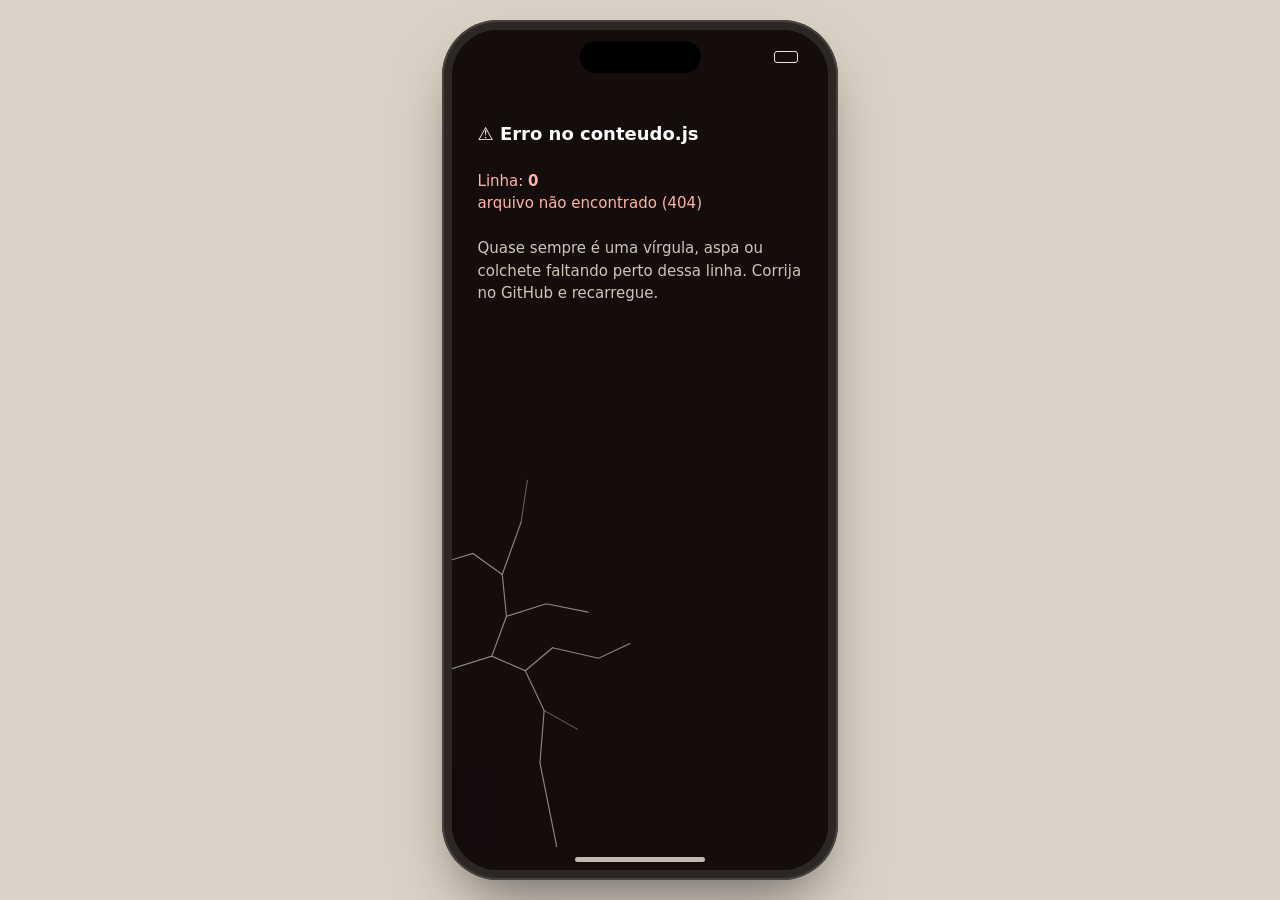
==== commit 50166c66: "Add files via upload" ====
--- a/celular.html
+++ b/celular.html
@@ -196,10 +196,22 @@
 <div class="tools" hidden><button id="gmBtn" aria-pressed="false">Modo mestre</button><button id="lockBtn">Bloquear</button></div>
 <input type="file" id="file" accept="image/*" hidden>
 
-<script src="conteudo.js"></script>
 <script>
-
-
+window.__erros=[];
+window.addEventListener('error',e=>{ window.__erros.push({arq:(e.filename||'').split('/').pop(), linha:e.lineno, msg:e.message}); });
+</script>
+<script src="conteudo.js" onerror="window.__erros.push({arq:'conteudo.js',linha:0,msg:'arquivo não encontrado (404)'})"></script>
+<script>
+
+
+if(typeof PIN==='undefined' || typeof HORA==='undefined'){
+  const e=(window.__erros||[]).find(x=>x.arq==='conteudo.js') || {arq:'conteudo.js',linha:'?',msg:'o arquivo não carregou ou falta algum item (PIN, HORA...)'};
+  document.getElementById('view').innerHTML=`<div style="position:absolute;inset:0;padding:90px 26px;color:#ffb4a8;font:15px/1.5 system-ui,sans-serif;background:#140d0c">
+    <b style="font-size:18px;color:#fff">⚠ Erro no conteudo.js</b><br><br>
+    Linha: <b>${e.linha}</b><br>${String(e.msg).replace(/</g,'&lt;')}<br><br>
+    <span style="color:#cfc6b8">Quase sempre é uma vírgula, aspa ou colchete faltando perto dessa linha. Corrija no GitHub e recarregue.</span></div>`;
+  throw new Error('conteudo.js com erro');
+}
 const $v = document.getElementById('view');
 const screen = document.getElementById('screen');
 let state = {v:'lock'}, entered = "", fails = 0, recTimer = null;
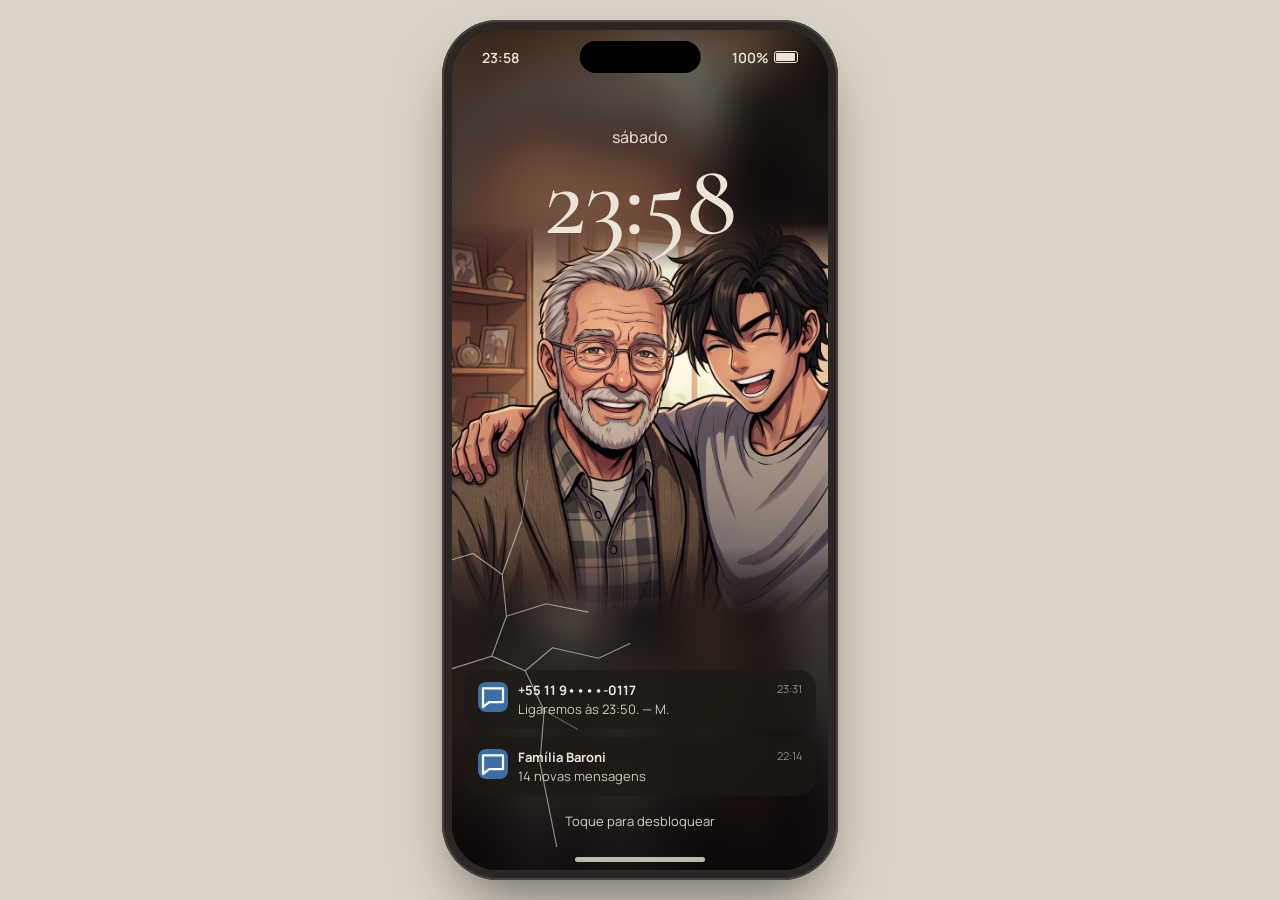
==== commit fd5b76f4: "Update celular.html" ====
--- a/celular.html
+++ b/celular.html
@@ -79,6 +79,9 @@
 
 /* home */
 .home{background:radial-gradient(140% 90% at 20% 0%,#3a2c20 0%,#15110e 60%,#000 100%)}
+.homewall{position:absolute;inset:-12px;background-size:cover;background-position:62% 30%;filter:brightness(.5) blur(2px)}
+.home .grid{position:relative;z-index:1}
+.home .app{text-shadow:0 1px 4px rgba(0,0,0,.9)}
 .grid{display:grid;grid-template-columns:repeat(3,1fr);gap:28px 10px;padding:92px 22px 0}
 .app{display:flex;flex-direction:column;align-items:center;gap:6px;font-size:12px;font-weight:500;position:relative}
 .app .icon{width:62px;height:62px;border-radius:16px;display:grid;place-items:center;box-shadow:0 6px 14px -8px rgba(0,0,0,.8)}
@@ -262,7 +265,8 @@
  },
  home(){
   const apps=[['gallery','Galeria','gal','linear-gradient(145deg,#b0842f,#6d4a17)'],['msgs','Mensagens','msg','linear-gradient(145deg,#3a6ea5,#1f3f66)'],['notes','Notas','note','linear-gradient(145deg,#e9d9a6,#c4ad6c)'],['recs','Gravador','rec','linear-gradient(145deg,#8a2a24,#4a1411)'],['calls','Telefone','tel','linear-gradient(145deg,#2f7d4a,#1a4a2a)'],['web','Navegador','web','linear-gradient(145deg,#56606a,#2b3036)']].map(x=>[...x,BADGES[x[0]]||0]);
-  return `<div class="view home fade"><div class="grid">${apps.map(([id,n,ic,bg,b])=>`<button class="app" data-a="${id}"><span class="icon" style="background:${bg}">${ICONS[ic]}</span>${n}${b?`<span class="badge">${b}</span>`:''}</button>`).join('')}</div></div>`;
+  const hw = store.get('wall') || WALL;
+  return `<div class="view home fade">${hw?`<div class="homewall" style="background-image:url('${hw}')"></div>`:''}<div class="grid">${apps.map(([id,n,ic,bg,b])=>`<button class="app" data-a="${id}"><span class="icon" style="background:${bg}">${ICONS[ic]}</span>${n}${b?`<span class="badge">${b}</span>`:''}</button>`).join('')}</div></div>`;
  },
  gallery(){
   const nv=GAL.filter(isVid).length, nf=GAL.length-nv;
@@ -397,6 +401,17 @@
     if(Math.abs(vd.currentTime-s.video.t)>0.7) vd.currentTime=s.video.t;
     s.video.tocando ? vd.play().catch(()=>{}) : vd.pause(); } }
 }
+// Reabrir onde parou (quem usa)
+function restaurar(s){
+  if(!s || !R[s.v] || s.v==='pin' || s.v==='lock') return;
+  go(s.v, s.i!=null ? {i:s.i} : {});
+  requestAnimationFrame(()=>{
+    if(s.scroll!=null){ const b=$v.querySelector('.body'); if(b) b.scrollTop = s.scroll*(b.scrollHeight-b.clientHeight); }
+    if(s.video){ const vd=$v.querySelector('.vplayer'); if(vd) vd.currentTime=s.video.t||0; }
+  });
+}
+if(!ESPELHO) window.addEventListener('message', e=>{ if(e.data && e.data.tipo==='rpg-restaurar') restaurar(e.data.estado); });
+
 if(ESPELHO){
   const bloq=document.createElement('div');
   bloq.style.cssText='position:absolute;inset:0;z-index:45;cursor:not-allowed';
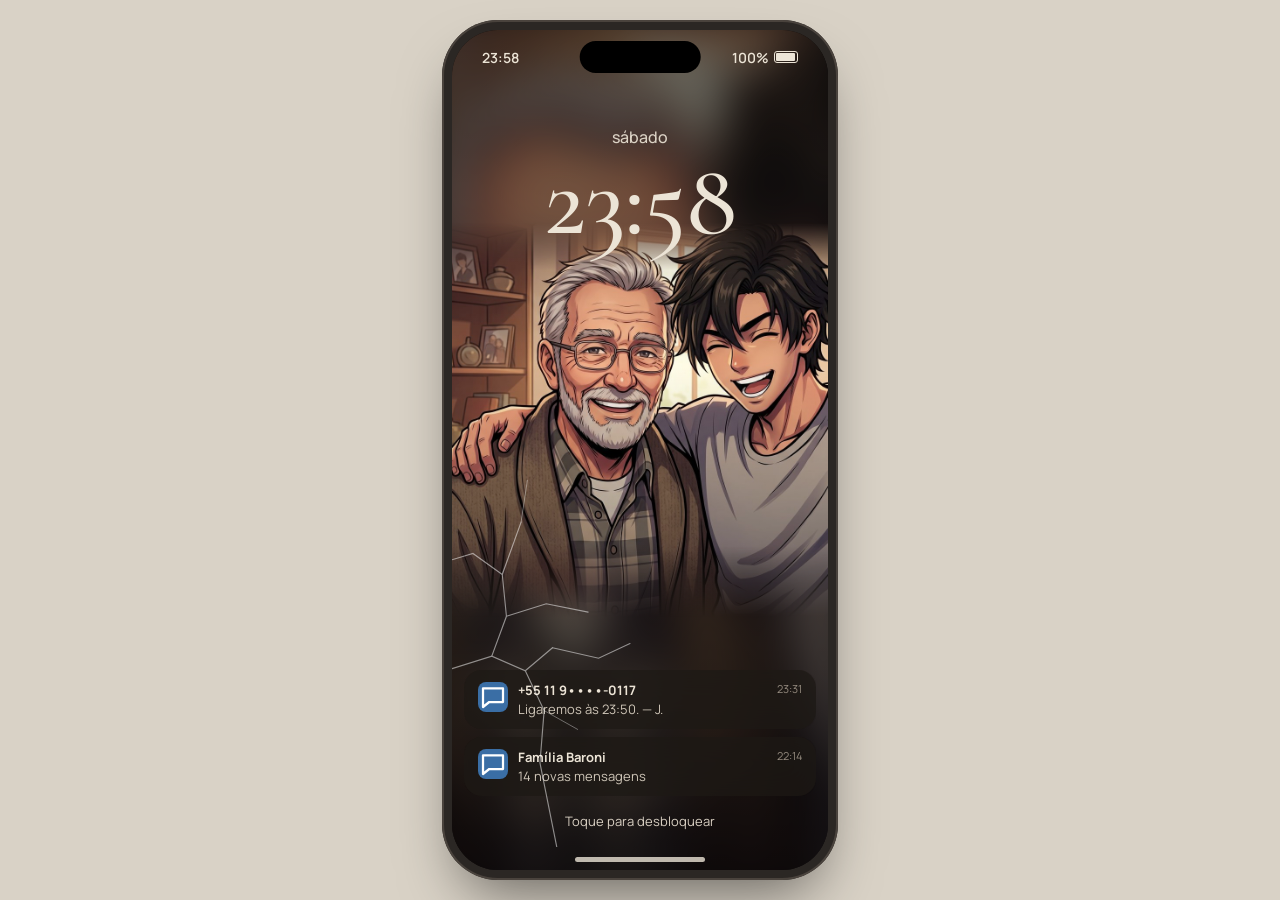
==== commit a075624e: "Add files via upload" ====
--- a/celular.html
+++ b/celular.html
@@ -109,6 +109,10 @@
 .stamp{text-align:center;font-size:11px;color:var(--ash);margin:10px 0 4px}
 .msg{max-width:78%;padding:8px 12px;border-radius:18px;font-size:15px;line-height:1.35;background:var(--panel-2);align-self:flex-start;overflow-wrap:anywhere}
 .msg .who{display:block;font-size:11px;font-weight:700;color:var(--brass);margin-bottom:2px}
+.msg-img{display:block;width:100%;max-width:230px;border-radius:12px;margin:2px 0 6px}
+.msg.has-img{padding:5px 5px 8px}
+.cap-txt{display:block;padding:0 7px}
+.msg.has-img .who{margin:3px 7px 4px}
 .msg.me{align-self:flex-end;background:var(--bubble-me)}
 .msg-meta{align-self:flex-end;font-size:11px;color:#ff6b5e;margin:-2px 4px 4px}
 .draft{border-top:1px solid var(--line);padding:10px 12px 26px;background:#0c0a09}
@@ -165,6 +169,8 @@
 .site dd{margin:0;font-weight:600}
 .site .warn{font-family:var(--ui);font-size:13px;background:#efe0c8;border-left:3px solid #a3762c;padding:10px 12px}
 .site .price{font-size:32px;font-weight:600;margin:6px 0 12px}
+.site p{font-size:18px;line-height:1.5;margin:0 0 12px}
+.site.dark{background:#15171b;color:#e6e2da}.site.dark .brand{border-color:#3a3f47}.site.dark .lot,.site.dark dt{color:#9a958c}.site.dark .warn{background:#2a2418;color:#e6dcc4}
 
 /* tools (mestre) */
 .tools{display:flex;gap:8px;align-items:center;font-size:13px;color:var(--page-soft)}
@@ -227,6 +233,13 @@
 const GAL = (typeof FOTOS !== 'undefined') ? FOTOS : (typeof PHOTOS !== 'undefined' ? PHOTOS : []);
 const imgFor = p => store.get(p.id) || p.img || null;
 const isVid = p => !!p.video;
+const SITES_ = (typeof SITES !== 'undefined') ? SITES : [
+ {titulo:"Valenti Leilões — Lote 117", url:"valentileiloes.com.br/lote/117", hora:"Hoje, 21:10",
+  marca:"Valenti Leilões & Antiguidades", subtitulo:"Lote 117 · Acervo de família",
+  manchete:"Armadura europeia de placas com espada cerimonial", imgTexto:"foto do conjunto sobre um suporte de madeira",
+  campos:[["Procedência","Família Baroni"],["Estado","Incompleto: falta a braçadeira esquerda"],["Espada","“Escalibur”, gravação no punho"],["Encerra em","2 dias"]],
+  destaqueRotulo:"Lance inicial", destaque:"R$ 480.000",
+  aviso:"Nota do leiloeiro: o arrematante já manifestou interesse e aguarda a peça faltante. Tratar diretamente com o Sr. Valenti."}];
 
 const ICONS = {
  back:'<svg width="12" height="20" viewBox="0 0 12 20"><path d="M10 2 2 10l8 8" fill="none" stroke="currentColor" stroke-width="2.4" stroke-linecap="round" stroke-linejoin="round"/></svg>',
@@ -289,13 +302,13 @@
    <div class="body"><div class="info">${p.cap?`<div class="cap">“${esc(p.cap)}”</div>`:''}<div class="meta">${esc(p.title)}${isVid(p)?' · Vídeo':''}${p.fav?' · ♥ Favorita':''}</div>${showDesc?esc(p.desc||''):''}</div>${gmPhoto(p)}</div></div>`;
  },
  msgs(){
-  return `<div class="view appv fade">${bar('Mensagens','','home')}<div class="body list">${THREADS.map((t,i)=>{const last=[...t.msgs].reverse().find(m=>m.t);return `<button data-a="thread" data-i="${i}">${t.unread?'<span class="dot-unread"></span>':'<span style="width:10px"></span>'}<span class="avatar" style="background:${t.color}">${esc(t.initial)}</span><span class="row-main"><b>${esc(t.name)}${t.muted?' 🔕':''}<small>${t.time}</small></b><span>${t.draft?'<em style="color:#ff6b5e;font-style:normal">Rascunho:</em> '+esc(t.draft):esc(last.t)}</span></span></button>`;}).join('')}</div></div>`;
+  return `<div class="view appv fade">${bar('Mensagens','','home')}<div class="body list">${THREADS.map((t,i)=>{const last=[...t.msgs].reverse().find(m=>m.t||m.img)||{};return `<button data-a="thread" data-i="${i}">${t.unread?'<span class="dot-unread"></span>':'<span style="width:10px"></span>'}<span class="avatar" style="background:${t.color}">${esc(t.initial)}</span><span class="row-main"><b>${esc(t.name)}${t.muted?' 🔕':''}<small>${t.time}</small></b><span>${t.draft?'<em style="color:#ff6b5e;font-style:normal">Rascunho:</em> '+esc(t.draft):esc(last.t || (last.img?'📷 Foto':''))}</span></span></button>`;}).join('')}</div></div>`;
  },
  thread(){
   const t=THREADS[state.i]; const group=t.id==='familia';
   const body=t.msgs.map(m=>{ if(m.stamp) return `<div class="stamp">${esc(m.stamp)}</div>`;
     const me=m.f==='me'; const who=group&&!me?`<span class="who">${esc(m.f)}</span>`:'';
-    return `<div class="msg ${me?'me':''}">${who}${esc(m.t)}</div>${m.nd?'<div class="msg-meta">Não entregue</div>':''}`;}).join('');
+    return `<div class="msg ${me?'me':''} ${m.img?'has-img':''}">${who}${m.img?`<img class="msg-img" src="${esc(m.img)}" alt="Foto" loading="lazy">`:''}${m.t?(m.img?`<span class="cap-txt">${esc(m.t)}</span>`:esc(m.t)):''}</div>${m.nd?'<div class="msg-meta">Não entregue</div>':''}`;}).join('');
   return `<div class="view appv fade">${bar(t.name,t.sub,'msgs')}<div class="body"><div class="chat">${body}</div></div>${t.draft?`<div class="draft"><label>Mensagem não enviada</label><div>${esc(t.draft)}</div></div>`:''}</div>`;
  },
  notes(){
@@ -314,14 +327,22 @@
   return `<div class="view appv fade">${bar('Recentes','','home')}<div class="body list">${CALLS.map(c=>`<button disabled style="cursor:default"><span class="avatar" style="background:#2a2520">${ICONS.tel}</span><span class="row-main"><b class="${c.miss?'miss':''}">${esc(c.n)}<small>${esc(c.t)}</small></b><span>${esc(c.k)}</span></span></button>`).join('')}</div></div>`;
  },
  web(){
-  return `<div class="view appv fade">${bar('','','home',`<div class="url">morettileiloes.com.br/lote/117</div>`)}<div class="body"><div class="site">
-   <div class="brand">Moretti Leilões &amp; Antiguidades</div>
-   <div class="lot">Lote 117 · Acervo de família</div>
-   <h2>Armadura europeia de placas com espada cerimonial</h2>
-   <div class="img">foto do conjunto sobre um suporte de madeira</div>
-   <dl><dt>Procedência</dt><dd>Família Baroni</dd><dt>Estado</dt><dd>Incompleto: falta a braçadeira esquerda</dd><dt>Espada</dt><dd>“Escalibur”, gravação no punho</dd><dt>Encerra em</dt><dd>2 dias</dd></dl>
-   <div class="lot">Lance inicial</div><div class="price">R$ 480.000</div>
-   <div class="warn">Nota do leiloeiro: o arrematante já manifestou interesse e aguarda a peça faltante. Tratar diretamente com o Sr. Moretti.</div>
+  return `<div class="view appv fade">${bar('Navegador','Páginas salvas','home')}<div class="body list">${SITES_.map((x,i)=>`<button data-a="site" data-i="${i}"><span class="avatar" style="background:#2a2f36;font-size:15px">${esc((x.marca||x.titulo||'?').trim()[0]||'?')}</span><span class="row-main"><b>${esc(x.titulo||x.manchete||'Página')}<small>${esc(x.hora||'')}</small></b><span>${esc(x.url||'')}</span></span></button>`).join('') || '<div style="padding:20px;color:var(--ash)">Nenhuma página salva.</div>'}</div></div>`;
+ },
+ site(){
+  const x=SITES_[state.i]||{};
+  const escuro = x.tema==='escuro';
+  const campos = (x.campos||[]).map(([k,v])=>`<dt>${esc(k)}</dt><dd>${esc(v)}</dd>`).join('');
+  const img = x.img ? `<div class="img" style="background:url('${esc(x.img)}') center/cover"></div>` : (x.imgTexto ? `<div class="img">${esc(x.imgTexto)}</div>` : '');
+  return `<div class="view appv fade">${bar('','','web',`<div class="url">${esc(x.url||'')}</div>`)}<div class="body"><div class="site ${escuro?'dark':''}">
+   ${x.marca?`<div class="brand">${esc(x.marca)}</div>`:''}
+   ${x.subtitulo?`<div class="lot">${esc(x.subtitulo)}</div>`:''}
+   ${x.manchete?`<h2>${esc(x.manchete)}</h2>`:''}
+   ${img}
+   ${(x.texto||[]).map(t=>`<p>${esc(t)}</p>`).join('')}
+   ${campos?`<dl>${campos}</dl>`:''}
+   ${x.destaque?`<div class="lot">${esc(x.destaqueRotulo||'')}</div><div class="price">${esc(x.destaque)}</div>`:''}
+   ${x.aviso?`<div class="warn">${esc(x.aviso)}</div>`:''}
   </div></div></div>`;
  },
 };
@@ -428,6 +449,7 @@
   if(a==='photo') return go('photo',{i});
   if(a==='thread'){ THREADS[i].unread=false; return go('thread',{i}); }
   if(a==='note') return go('note',{i});
+  if(a==='site') return go('site',{i});
   if(a==='play'){ if(recTimer && b.firstElementChild.textContent==='■'){ stopRec(); b.firstElementChild.textContent='▶'; return; } return play(i); }
   if(a==='upload'){ uploadId=b.dataset.id; return fileIn.click(); }
   if(a==='rmimg'){ try{localStorage.removeItem('igor-img-'+b.dataset.id);}catch(e){} return go(state.v,state); }
